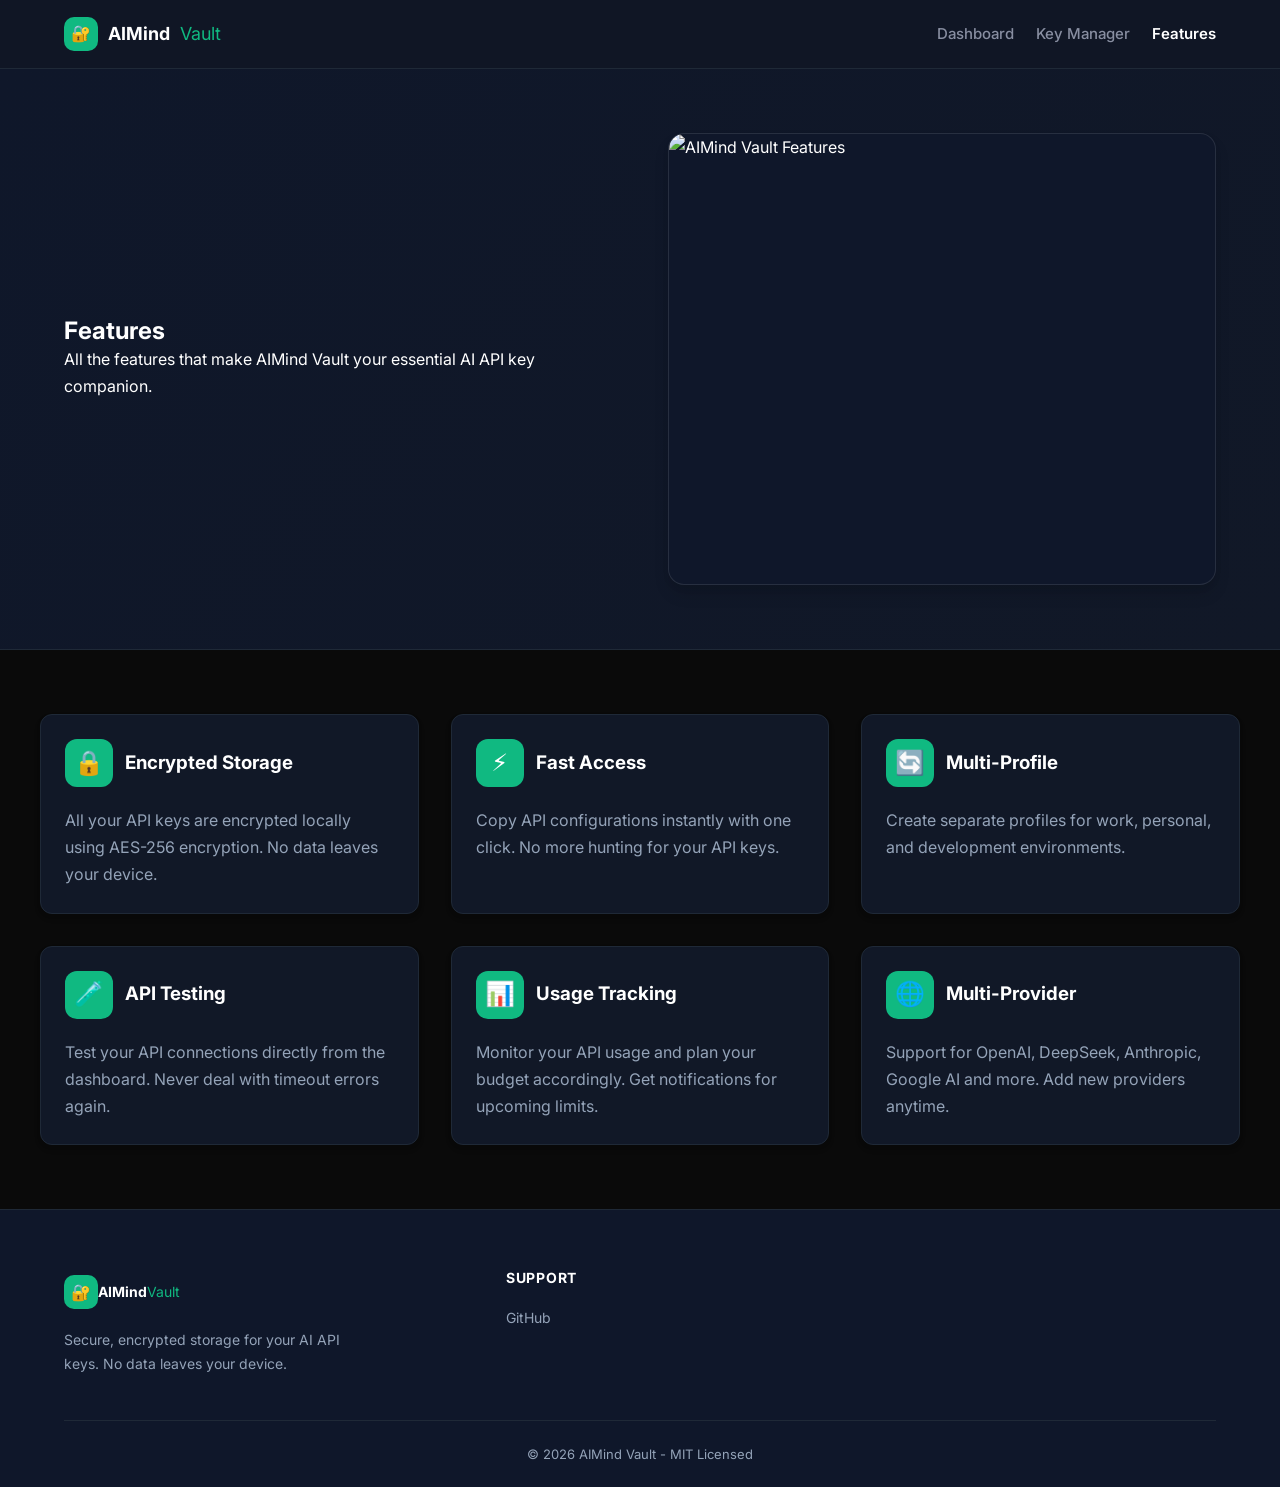
==== features.html @ d9574f75 "Add features page and project documentation" ====
<!DOCTYPE html>
<html lang="en">
<head>
  <meta charset="UTF-8">
  <meta name="viewport" content="width=device-width, initial-scale=1.0">
  <title>Features - AIMind Vault</title>
  <meta name="description" content="Discover the features of AIMind Vault">
  <link rel="preconnect" href="https://fonts.googleapis.com">
  <link rel="preconnect" href="https://fonts.gstatic.com" crossorigin>
  <link href="https://fonts.googleapis.com/css2?family=Inter:wght@400;500;600;700;800&display=swap" rel="stylesheet">
  <link rel="stylesheet" href="assets/css/style.css">
  <link rel="icon" href="data:image/svg+xml,%3Csvg xmlns='http://www.w3.org/2000/svg' viewBox='0 0 100 100'%3E%3Ctext y='0.8em' font-size='90'%3E🔐%3C/text%3E%3C/svg%3E">
</head>
<body>
  <header class="site-header">
    <div class="wrap header-inner">
      <a class="logo" href="index.html"><span class="logo-mark">🔐</span><span class="logo-text">AIMind</span><span class="logo-text2">Vault</span></a>
      <nav class="nav" aria-label="Main">
        <a href="index.html">Dashboard</a>
        <a href="key-manager.html">Key Manager</a>
        <a href="features.html" class="active">Features</a>
      </nav>
      <button class="nav-toggle" aria-label="Menu" aria-expanded="false"><span></span><span></span><span></span></button>
    </div>
  </header>

  <main>
    <section class="t-hero" style="--acc:#10b981">
      <div class="wrap">
        <div class="t-hero-grid">
          <div class="t-hero-info">
            <h1>Features</h1>
            <p class="t-hero-desc">All the features that make AIMind Vault your essential AI API key companion.</p>
          </div>
          <div class="t-hero-card">
            <img src="https://uiuxlabz.github.io/admin-dashboard-html-template/screenshot.png" alt="AIMind Vault Features" loading="lazy" width="800" height="450" style="border-radius:12px">
          </div>
        </div>
      </div>
    </section>

    <section class="wrap" style="padding:64px 0">
      <div style="display:grid;grid-template-columns:repeat(auto-fit,minmax(300px,1fr));gap:32px">
        
        <div style="background:var(--surface);border:1px solid var(--line);border-radius:12px;padding:24px;box-shadow:var(--shadow)">
          <div style="display:flex;align-items:center;gap:12px;margin-bottom:20px">
            <div style="width:48px;height:48px;border-radius:12px;background:var(--brand);display:flex;align-items:center;justify-content:center;color:#fff;font-size:24px;">🔒</div>
            <h3 style="margin:0;color:#fff">Encrypted Storage</h3>
          </div>
          <p style="color:#94a3b8">All your API keys are encrypted locally using AES-256 encryption. No data leaves your device.</p>
        </div>

        <div style="background:var(--surface);border:1px solid var(--line);border-radius:12px;padding:24px;box-shadow:var(--shadow)">
          <div style="display:flex;align-items:center;gap:12px;margin-bottom:20px">
            <div style="width:48px;height:48px;border-radius:12px;background:var(--brand);display:flex;align-items:center;justify-content:center;color:#fff;font-size:24px;">⚡</div>
            <h3 style="margin:0;color:#fff">Fast Access</h3>
          </div>
          <p style="color:#94a3b8">Copy API configurations instantly with one click. No more hunting for your API keys.</p>
        </div>

        <div style="background:var(--surface);border:1px solid var(--line);border-radius:12px;padding:24px;box-shadow:var(--shadow)">
          <div style="display:flex;align-items:center;gap:12px;margin-bottom:20px">
            <div style="width:48px;height:48px;border-radius:12px;background:var(--brand);display:flex;align-items:center;justify-content:center;color:#fff;font-size:24px;">🔄</div>
            <h3 style="margin:0;color:#fff">Multi-Profile</h3>
          </div>
          <p style="color:#94a3b8">Create separate profiles for work, personal, and development environments.</p>
        </div>

        <div style="background:var(--surface);border:1px solid var(--line);border-radius:12px;padding:24px;box-shadow:var(--shadow)">
          <div style="display:flex;align-items:center;gap:12px;margin-bottom:20px">
            <div style="width:48px;height:48px;border-radius:12px;background:var(--brand);display:flex;align-items:center;justify-content:center;color:#fff;font-size:24px;">🧪</div>
            <h3 style="margin:0;color:#fff">API Testing</h3>
          </div>
          <p style="color:#94a3b8">Test your API connections directly from the dashboard. Never deal with timeout errors again.</p>
        </div>

        <div style="background:var(--surface);border:1px solid var(--line);border-radius:12px;padding:24px;box-shadow:var(--shadow)">
          <div style="display:flex;align-items:center;gap:12px;margin-bottom:20px">
            <div style="width:48px;height:48px;border-radius:12px;background:var(--brand);display:flex;align-items:center;justify-content:center;color:#fff;font-size:24px;">📊</div>
            <h3 style="margin:0;color:#fff">Usage Tracking</h3>
          </div>
          <p style="color:#94a3b8">Monitor your API usage and plan your budget accordingly. Get notifications for upcoming limits.</p>
        </div>

        <div style="background:var(--surface);border:1px solid var(--line);border-radius:12px;padding:24px;box-shadow:var(--shadow)">
          <div style="display:flex;align-items:center;gap:12px;margin-bottom:20px">
            <div style="width:48px;height:48px;border-radius:12px;background:var(--brand);display:flex;align-items:center;justify-content:center;color:#fff;font-size:24px;">🌐</div>
            <h3 style="margin:0;color:#fff">Multi-Provider</h3>
          </div>
          <p style="color:#94a3b8">Support for OpenAI, DeepSeek, Anthropic, Google AI and more. Add new providers anytime.</p>
        </div>

      </div>
    </section>
  </main>

  <footer class="site-footer">
    <div class="wrap">
      <div class="footer-grid">
        <div class="footer-brand">
          <a class="logo" href="index.html"><span class="logo-mark">🔐</span><span class="logo-text">AIMind</span><span class="logo-text2">Vault</span></a>
          <p>Secure, encrypted storage for your AI API keys. No data leaves your device.</p>
        </div>
        <div>
          <h3>Support</h3>
          <a href="https://github.com/mohsen-niksirat/AIMind-Vault" target="_blank">GitHub</a>
        </div>
      </div>
      <div class="footer-bottom">
        <p>© <span data-year></span> AIMind Vault - MIT Licensed</p>
      </div>
    </div>
  </footer>

  <script src="assets/js/vault.js"></script>
</body>
</html>
---- assets/css/style.css ----
:root{
  --bg:#0a0a0a; --surface:#111827; --ink:#e5e5e5; --muted:#888ea1; --line:#1f2937;
  --brand:#10b981; --brand-2:#059669; --brand-ink:#047857;
  --radius:12px; --shadow:0 4px 6px rgba(0,0,0,.1),0 2px 4px rgba(0,0,0,.06);
  --shadow-lg:0 10px 15px rgba(0,0,0,.1),0 4px 6px rgba(0,0,0,.05);
  --font-body:'Inter',system-ui,-apple-system,Segoe UI,Roboto,sans-serif;
  --font-display:'Inter',system-ui,-apple-system,Segoe UI,Roboto,sans-serif;
}
*{box-sizing:border-box;margin:0;padding:0}
html{scroll-behavior:smooth}
body{font-family:var(--font-body);background:var(--bg);color:var(--ink);line-height:1.7;-webkit-font-smoothing:antialiased}
a{color:inherit;text-decoration:none}
img{max-width:100%;display:block}
.wrap{max-width:1200px;margin:0 auto;padding:0 24px}
.sr-only{position:absolute;width:1px;height:1px;overflow:hidden;clip:rect(0 0 0 0);white-space:nowrap}
h1,h2,h3,h4{font-family:var(--font-display);line-height:1.2}
.grad{background:linear-gradient(120deg,var(--brand),var(--brand-2));-webkit-background-clip:text;background-clip:text;color:transparent}

/* header */
.site-header{position:sticky;top:0;z-index:50;background:rgba(17,24,39,.95);backdrop-filter:blur(10px);border-bottom:1px solid var(--line)}
.header-inner{display:flex;align-items:center;gap:28px;height:68px}
.logo{display:flex;align-items:center;gap:10px;font-weight:700;font-family:var(--font-display);font-size:18px;color:#fff}
.logo-mark{display:inline-grid;place-items:center;width:34px;height:34px;border-radius:10px;background:var(--brand);color:#fff;font-size:16px;font-weight:700}
.logo-text{color:#fff}
.logo-text2{font-weight:400;color:var(--brand)}
.nav{display:flex;gap:22px;margin-left:auto;font-weight:500;font-size:15px;color:var(--muted)}
.nav a:hover{color:#fff}
.nav a.active{color:#fff;font-weight:600}
.header-cta{opacity:0;transition:.3s}
.btn{display:inline-flex;align-items:center;justify-content:center;gap:8px;font-weight:600;font-size:15px;padding:12px 24px;border-radius:12px;border:1px solid transparent;cursor:pointer;transition:.22s;white-space:nowrap}
.btn-primary{background:var(--brand);color:#fff;border-color:var(--brand)}
.btn-primary:hover{background:var(--brand-2);transform:translateY(-2px)}
.btn-ghost{background:rgba(255,255,255,.05);border-color:var(--line);color:var(--ink)}
.btn-ghost:hover{background:rgba(255,255,255,.1);border-color:var(--brand)}
.btn-sm{padding:8px 16px;font-size:14px}
.btn-outline{background:transparent;border-color:var(--line);color:var(--ink)}
.btn-outline:hover{background:var(--surface);border-color:var(--line)}
.btn-block{width:100%}
.nav-toggle{display:none;background:none;border:0;flex-direction:column;gap:5px;padding:8px;cursor:pointer}
.nav-toggle span{width:22px;height:2px;background:var(--ink);border-radius:2px;transition:.25s}
.nav-toggle[aria-expanded="true"] span:nth-child(1){transform:translateY(7px) rotate(45deg)}
.nav-toggle[aria-expanded="true"] span:nth-child(2){opacity:0}
.nav-toggle[aria-expanded="true"] span:nth-child(3){transform:translateY(-7px) rotate(-45deg)}

/* hero */
.t-hero{background:linear-gradient(135deg,#0f172a,#111827);color:#fff;padding:64px 0;border-bottom:1px solid var(--line)}
.hero-kicker{font-size:14px;font-weight:600;letter-spacing:.08em;text-transform:uppercase;color:var(--brand);margin-bottom:16px}
.hero h1{font-size:clamp(28px,4vw,42px);max-width:700px;margin-bottom:20px}
.hero-sub{color:#cbd5e1;font-size:18px;max-width:600px;margin-bottom:30px}
.hero-actions{display:flex;gap:14px;margin-top:28px;flex-wrap:wrap}
.t-hero-grid{display:grid;grid-template-columns:1fr 1fr;gap:56px;align-items:center}
.t-hero-card{background:#0f172a;border:1px solid rgba(255,255,255,.1);border-radius:16px;box-shadow:var(--shadow-lg);overflow:hidden}
.mock-browser{display:flex;gap:6px;padding:12px 14px;background:rgba(255,255,255,.05);border-bottom:1px solid rgba(255,255,255,.1)}
.mock-browser span{width:10px;height:10px;border-radius:50%;background:rgba(255,255,255,.25)}
.hero-shot{width:100%;height:auto;object-fit:cover;border-radius:12px}

/* sections */
.section-head{margin:64px 0 16px}
.section-head h2{font-size:clamp(24px,3vw,36px);color:#fff;margin-bottom:12px}
.section-head p{color:#94a3b8;max-width:700px}

/* KPI Grid */
.kpi-grid{display:grid;grid-template-columns:repeat(auto-fit,minmax(240px,1fr));gap:24px;margin-top:24px}
.kpi-card{background:var(--surface);border:1px solid var(--line);border-radius:var(--radius);padding:24px;box-shadow:var(--shadow);transition:.2s}
.kpi-card:hover{transform:translateY(-4px);box-shadow:var(--shadow-lg)}
.kpi-header{display:flex;justify-content:space-between;align-items:center}
.kpi-label{color:#94a3b8;font-size:14px}
.kpi-value{font-family:var(--font-display);font-size:28px;font-weight:700;color:#fff}
.kpi-value.success{color:var(--brand)}

/* Key Table */
.table-scroll{overflow-x:auto;margin-top:20px;background:var(--surface);border:1px solid var(--line);border-radius:var(--radius);box-shadow:var(--shadow)}
.key-table{width:100%;border-collapse:collapse;min-width:600px}
.key-table th,.key-table td{padding:16px 20px;text-align:left;border-bottom:1px solid var(--line);font-size:15px}
.key-table th{background:#1e293b;font-weight:600;color:#94a3b8;text-transform:uppercase;letter-spacing:.04em}
.key-table tr:last-child td{border-bottom:0}
.key-table td{color:#e5e5e5}
.provider-icon{width:24px;height:24px;border-radius:50%;margin-right:12px;vertical-align:middle}

/* Status badges */
.status{display:inline-block;padding:6px 14px;border-radius:999px;font-size:13px;font-weight:600}
.status-active{background:rgba(16,185,129,.15);color:var(--brand);border:1px solid var(--brand)}
.status-restricted{background:rgba(239,68,68,.15);color:#ef4444;border:1px solid #ef4444}

/* Key Manager Form */
.form-section{max-width:800px;margin:0 auto}
.form-group{margin-bottom:24px}
.form-group label{display:block;font-weight:600;margin-bottom:8px;color:#fff;font-size:15px}
.form-group input,.form-group select{width:100%;padding:14px 16px;border-radius:12px;border:1px solid var(--line);background:var(--surface);color:#e5e5e5;font-size:16px}
.form-group input:focus{outline:none;border-color:var(--brand);background:#fff}
.form-group input::placeholder{color:#94a3b8}
.btn-secondary{background:transparent;border-color:var(--line);color:var(--ink)}
.btn-secondary:hover{background:var(--surface);border-color:var(--line)}

/* Footer */
.site-footer{background:#0f172a;color:#94a3b8;padding:60px 0 0;margin-top:0;border-top:1px solid var(--line)}
.footer-grid{display:grid;grid-template-columns:1.2fr 1fr 1fr;gap:40px;padding-bottom:44px}
.footer-brand .logo{color:#fff;margin-bottom:14px}
.footer-brand p{font-size:14px;max-width:300px;color:#94a3b8}
.site-footer h3{color:#fff;font-size:14px;margin-bottom:14px;text-transform:uppercase;letter-spacing:.05em}
.site-footer a{display:block;font-size:14px;padding:5px 0;color:#94a3b8}
.site-footer a:hover{color:#fff}
.footer-bottom{border-top:1px solid #1f2937;padding:22px 0;text-align:center;font-size:13px}

/* Mobile */
@media(max-width:900px){
  .nav{display:none}
  .nav.open{display:flex;flex-direction:column;position:absolute;top:68px;left:0;right:0;background:#111827;border-bottom:1px solid var(--line);padding:18px 24px;gap:16px;box-shadow:var(--shadow-lg)}
  .nav-toggle{display:flex}
  .header-cta{opacity:1}
  .t-hero-grid{grid-template-columns:1fr}
  .two-col{grid-template-columns:1fr}
  .side-card{position:static}
  .footer-grid{grid-template-columns:1fr 1fr}
  .hero-stats{gap:24px}
}
@media(max-width:560px){
  .footer-grid{grid-template-columns:1fr}
  .t-grid{grid-template-columns:1fr}
}
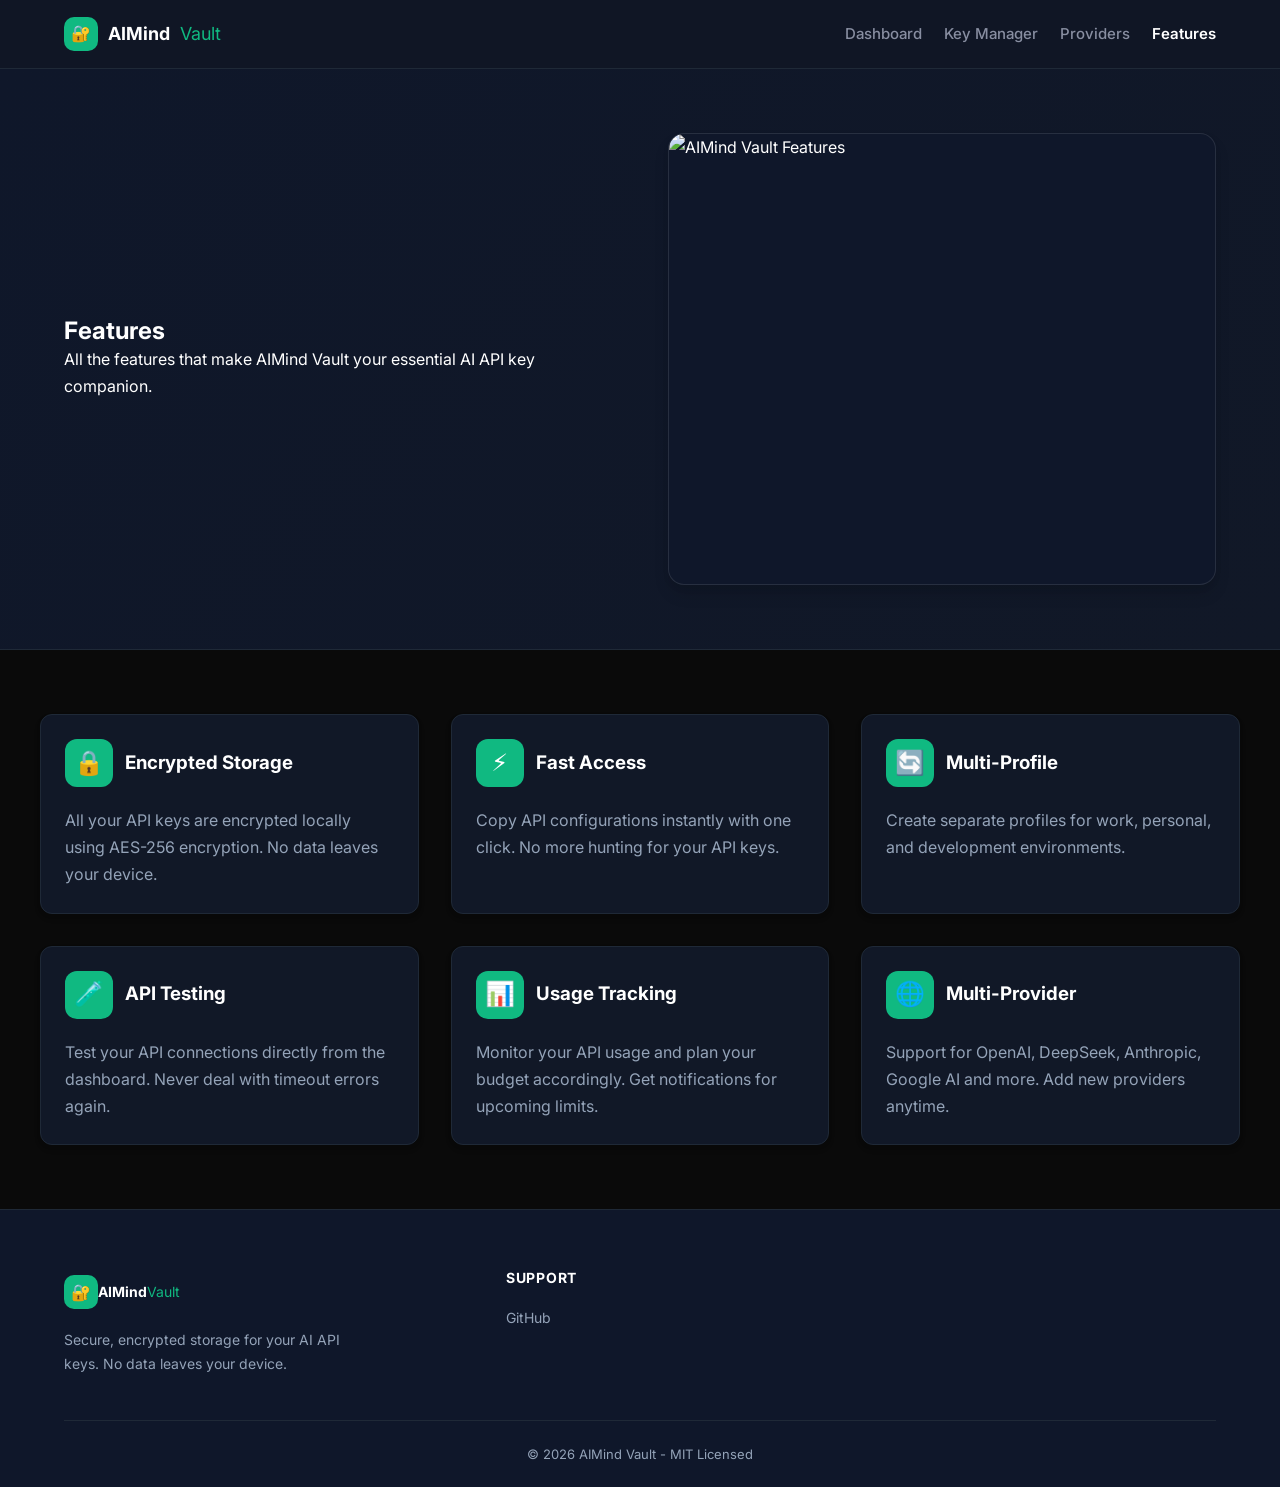
==== commit 41b88978: "Add Providers tab to navigation on all pages" ====
--- a/features.html
+++ b/features.html
@@ -18,6 +18,7 @@
       <nav class="nav" aria-label="Main">
         <a href="index.html">Dashboard</a>
         <a href="key-manager.html">Key Manager</a>
+        <a href="providers.html">Providers</a>
         <a href="features.html" class="active">Features</a>
       </nav>
       <button class="nav-toggle" aria-label="Menu" aria-expanded="false"><span></span><span></span><span></span></button>
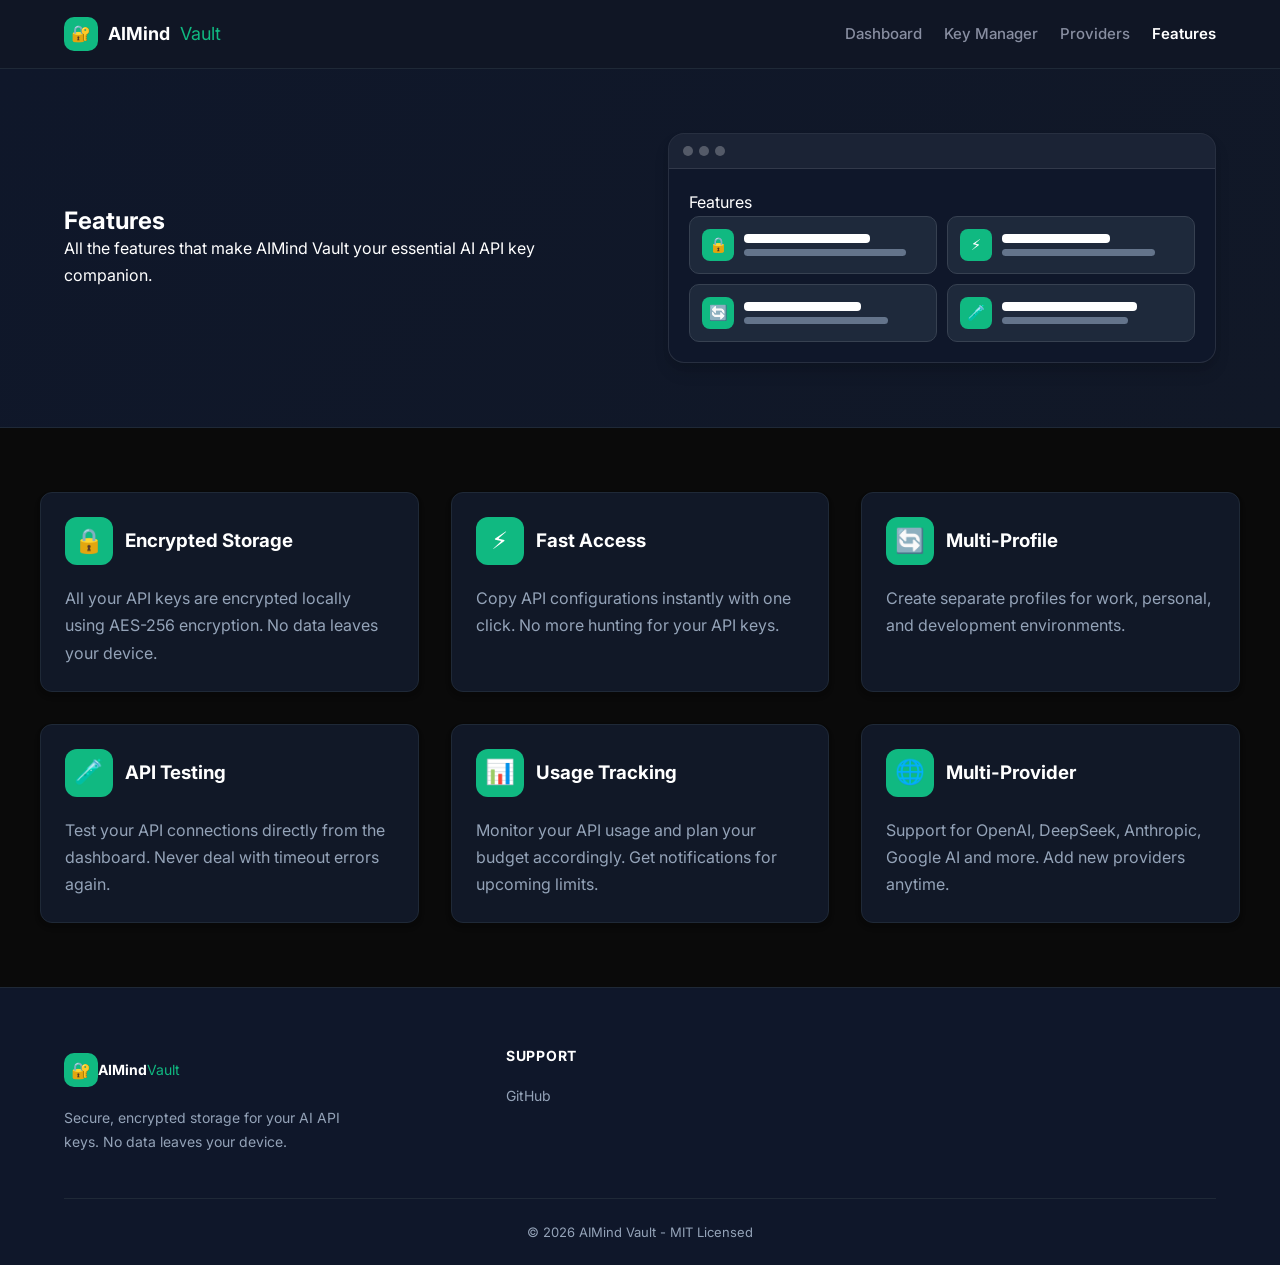
==== commit 30382313: "Replace fake template screenshots with in-app CSS mockups that match the real UI" ====
--- a/features.html
+++ b/features.html
@@ -34,7 +34,28 @@
             <p class="t-hero-desc">All the features that make AIMind Vault your essential AI API key companion.</p>
           </div>
           <div class="t-hero-card">
-            <img src="https://uiuxlabz.github.io/admin-dashboard-html-template/screenshot.png" alt="AIMind Vault Features" loading="lazy" width="800" height="450" style="border-radius:12px">
+            <div class="mock-browser"><span></span><span></span><span></span></div>
+            <div class="mock-body" style="padding:20px">
+              <div class="mock-brand">Features</div>
+              <div style="display:grid;grid-template-columns:repeat(2,1fr);gap:10px">
+                <div style="display:flex;align-items:center;gap:10px;background:#1e293b;border:1px solid #374151;border-radius:10px;padding:12px">
+                  <span style="width:32px;height:32px;border-radius:8px;background:#10b981;display:inline-grid;place-items:center;font-size:15px">🔒</span>
+                  <div style="flex:1"><div style="height:9px;width:70%;background:#fff;border-radius:4px;margin-bottom:6px"></div><div style="height:7px;width:90%;background:#64748b;border-radius:4px"></div></div>
+                </div>
+                <div style="display:flex;align-items:center;gap:10px;background:#1e293b;border:1px solid #374151;border-radius:10px;padding:12px">
+                  <span style="width:32px;height:32px;border-radius:8px;background:#10b981;display:inline-grid;place-items:center;font-size:15px">⚡</span>
+                  <div style="flex:1"><div style="height:9px;width:60%;background:#fff;border-radius:4px;margin-bottom:6px"></div><div style="height:7px;width:85%;background:#64748b;border-radius:4px"></div></div>
+                </div>
+                <div style="display:flex;align-items:center;gap:10px;background:#1e293b;border:1px solid #374151;border-radius:10px;padding:12px">
+                  <span style="width:32px;height:32px;border-radius:8px;background:#10b981;display:inline-grid;place-items:center;font-size:15px">🔄</span>
+                  <div style="flex:1"><div style="height:9px;width:65%;background:#fff;border-radius:4px;margin-bottom:6px"></div><div style="height:7px;width:80%;background:#64748b;border-radius:4px"></div></div>
+                </div>
+                <div style="display:flex;align-items:center;gap:10px;background:#1e293b;border:1px solid #374151;border-radius:10px;padding:12px">
+                  <span style="width:32px;height:32px;border-radius:8px;background:#10b981;display:inline-grid;place-items:center;font-size:15px">🧪</span>
+                  <div style="flex:1"><div style="height:9px;width:75%;background:#fff;border-radius:4px;margin-bottom:6px"></div><div style="height:7px;width:70%;background:#64748b;border-radius:4px"></div></div>
+                </div>
+              </div>
+            </div>
           </div>
         </div>
       </div>
--- a/assets/css/style.css
+++ b/assets/css/style.css
@@ -86,9 +86,21 @@
 .form-section{max-width:800px;margin:0 auto}
 .form-group{margin-bottom:24px}
 .form-group label{display:block;font-weight:600;margin-bottom:8px;color:#fff;font-size:15px}
-.form-group input,.form-group select{width:100%;padding:14px 16px;border-radius:12px;border:1px solid var(--line);background:var(--surface);color:#e5e5e5;font-size:16px}
-.form-group input:focus{outline:none;border-color:var(--brand);background:#fff}
-.form-group input::placeholder{color:#94a3b8}
+.form-group input,.form-group select,.form-group textarea{
+  width:100%;padding:14px 16px;border-radius:12px;
+  border:1px solid #4b5563;             /* visible border, not the near-invisible --line */
+  background:#1e293b;                    /* distinctly lighter than the #0f172a card behind it */
+  color:#f3f4f6;                         /* high contrast text */
+  font-size:16px;transition:border-color .15s,box-shadow .15s;
+}
+.form-group input::placeholder{color:#9ca3af}
+.form-group input:focus,.form-group select:focus,.form-group textarea:focus{
+  outline:none;border-color:var(--brand);
+  box-shadow:0 0 0 3px rgba(16,185,129,.25);   /* focus ring instead of a white flash */
+  background:#1e293b;                    /* stays dark — text stays visible */
+}
+/* checkbox + radio keep native look but readable */
+.form-group input[type="checkbox"],.form-group input[type="radio"]{width:auto;accent-color:var(--brand)}
 .btn-secondary{background:transparent;border-color:var(--line);color:var(--ink)}
 .btn-secondary:hover{background:var(--surface);border-color:var(--line)}
 
